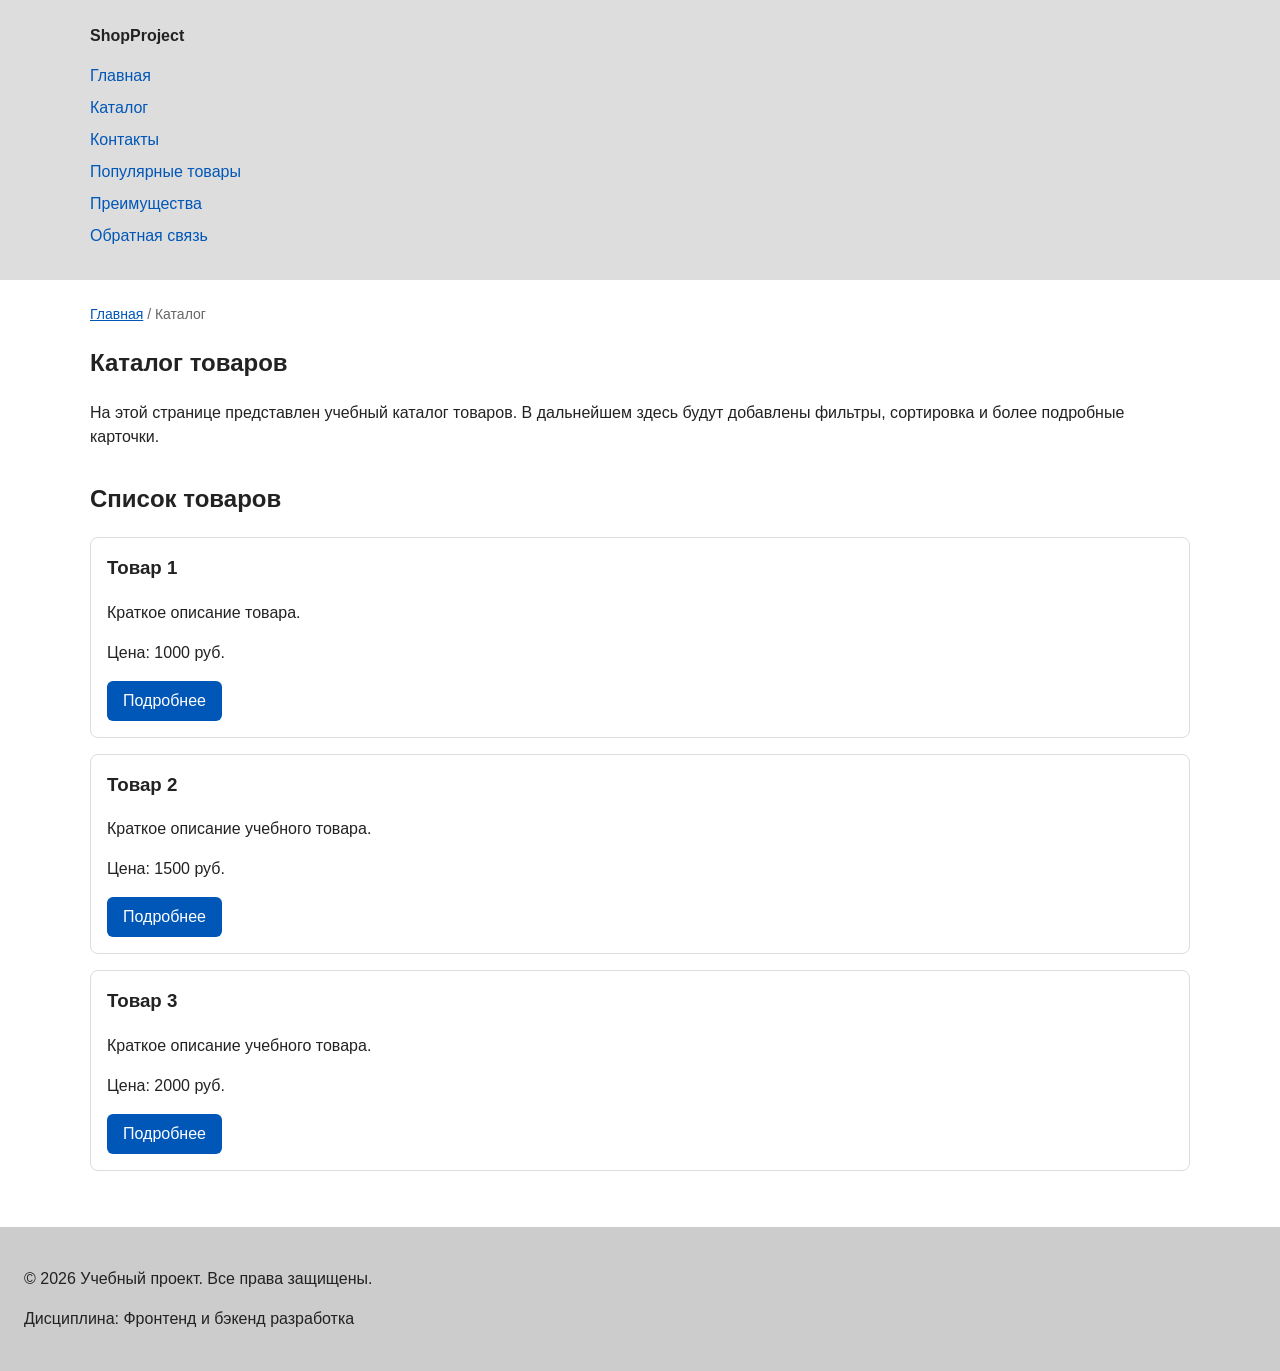
==== catalog.html @ 0c79891b "feat: add multi-page structure navigation and anchors" ====
<!DOCTYPE html>
<html lang="ru">
    <head>
        <meta charset="UTF-8">
        <meta name="viewport" content="width=device-width, initial-scale=1.0">
        <meta name="description" content="Каталог товаров учебного интернет-магазина">
        <title>
            Каталог товаров - Учебный интернет-магазин
        </title>
        <link rel="stylesheet" href="css/style.css">
        <meta property="og:type" content="website">
        <meta property="og:title" content="Учебный интернет-магазин">
        <meta property="og:description" content="Учебный frontend-проект интернет-магазина.">
        <meta property="og:image" content="https://zcryl.github.io/kr1-html-css-shop/images/preview.jpg">
    </head>

    <body>
        <header>
            <div class="site-header">
                <a class="site-logo" href="index.html">ShopProject</a>
                
                <nav class="site-nav" aria-label="Основная навигация">
                    <ul class="site-nav__list">
                        <li><a href="index.html">Главная</a></li>
                        <li><a href="catalog.html">Каталог</a></li>
                        <li><a href="contacts.html">Контакты</a></li>
                        <li><a href="index.html#popular">Популярные товары</a></li>
                        <li><a href="index.html#advantages">Преимущества</a></li>     
                        <li><a href="index.html#contacts">Обратная связь</a></li>
                    </ul>
                </nav>
            </div>
        </header>

        <main>
            <nav class = "breadcrumbs" aria-label="Хлебные крошки">
                <a href="index.html">Главная</a>
                <span>Каталог</span>
            </nav>

            <section class="section">
                <h1>Каталог товаров</h1>
                <p>На этой странице представлен учебный каталог товаров.
        В дальнейшем здесь будут добавлены фильтры, сортировка и более
        подробные карточки.
                </p>
            </section>

            <section class="section">
                <h2>Список товаров</h2>

                <article class="product-card">
                    <h3>Товар 1</h3>
                    <p>Краткое описание товара.</p>
                    <p>Цена: 1000 руб.</p>
                    <a class="button" href="index.html#popular">Подробнее</a>
                </article>

                <article class="product-card">
                    <h3>Товар 2</h3>
                    <p>Краткое описание учебного товара.</p>
                    <p>Цена: 1500 руб.</p>
                    <a class="button" href="index.html#popular">Подробнее</a>
                </article>

                <article class="product-card">
                    <h3>Товар 3</h3>
                    <p>Краткое описание учебного товара.</p>
                    <p>Цена: 2000 руб.</p>
                    <a class="button" href="index.html#popular">Подробнее</a>
                </article>
            </section>
        </main>
        <footer>
            <p>&copy; 2026 Учебный проект. Все права защищены.</p>
            <p>Дисциплина: Фронтенд и бэкенд разработка</p>
        </footer>
    </body>
</html>
---- css/style.css ----
/* ===============================
   1. Переменные проекта
   =============================== */

:root {
  /* Основные цвета проекта */
  --color-bg: #ffffff;
  --color-text: #222222;
  --color-muted: #666666;
  --color-primary: #0057b8;
  --color-primary-dark: #003f86;
  --color-border: #dddddd;
  --color-surface: #f7f7f7;
  --color-surface-accent: #eef5ff;
  --color-danger: #b00020;
  --color-success: #168a2f;
  --color-success-bg: #eefaf0;
  --color-white: #ffffff;
  --color-grey: #cccccc;

  /* Отступы */
  --space-xss: 2px;
  --space-xs: 4px;
  --space-sm: 8px;
  --space-md: 16px;
  --space-lg: 24px;
  --space-xl: 32px;

  /* Скругления */
  --radius-sm: 6px;
  --radius-md: 8px;
  --radius-lg: 12px;

  /* Размеры */
  --container-width: 1100px;
}

/* ===============================
   2. Базовые стили
   =============================== */

* {
  box-sizing: border-box;
}



body {
  margin: 0;
  font-family: Arial, sans-serif;
  line-height: 1.5;
  color: var(--color-text);
  background-color: var(--color-bg);
}

header,
main,
footer {
  padding: var(--space-lg);
}

header {
  background-color: var(--color-border);
}

footer {
  background-color: var(--color-grey);
}

/* ===============================
   3. Общие элементы интерфейса
   =============================== */

a {
  color: var(--color-primary);
}

a:hover {
  color: var(--color-primary-dark);
}

a:focus-visible {
  outline: 2px solid var(--color-primary);
  outline-offset: 3px;
}


.site-header {
  max-width: var(--container-width);
  margin: 0 auto;
}

.site-logo {
  font-weight: bold;
  text-decoration: none;
  color: var(--color-text);
}

.site-nav__list {
  padding: 0;
  margin: var(--space-md) 0 0;
  list-style: none;
}

.site-nav__list li {
  margin-bottom: var(--space-sm);
}

.site-nav__list a {
  color: var(--color-primary);
  text-decoration: none;
}

.site-nav__list a:hover {
  text-decoration: underline;
}

/* ===============================
   4. Компоненты страницы
   =============================== */


.hero {
  max-width: var(--container-width);
  margin: 0 auto var(--space-xl);
  padding: var(--space-xl) var(--space-lg);
  background-color: var(--color-surface-accent);
  border-radius: var(--radius-lg);
}

.section {
  max-width: var(--container-width);
  margin: 0 auto var(--space-xl);
}


.section h2 {
  margin-top: 0;
}


.product-card {
  margin-bottom: var(--space-md);
  padding: var(--space-md);
  border: 1px solid var(--color-border);
  border-radius: var(--radius-md);
  background-color: var(--color-bg);
}

.product-card:hover {
  border-color: var(--color-primary);
}


.product-card h3 {
  margin-top: 0;
}

.button {
  display: inline-block;
  padding: var(--space-sm) var(--space-md);
  color: var(--color-white);
  background-color: var(--color-primary);
  text-decoration: none;
  border: none;
  border-radius: var(--radius-sm);
  cursor: pointer;
}

/*
  Простое состояние наведения для кнопки.
*/
.button:hover {
  background-color: var(--color-primary-dark);
}

.button:focus-visible {
  outline: 2px solid var(--color-primary);
  outline-offset: 3px;
}

.button:disabled {
  opacity: 0.6;
  cursor: not-allowed;
}


/*
  Дополнительный информационный блок.
*/
.aside-info {
  max-width: var(--container-width);
  margin: 0 auto var(--space-xl);
  padding: var(--space-md);
  border-left: 4px solid var(--color-primary);
  background-color: var(--color-surface);
}

/* ===============================
   5. Форма и модальное окно
   =============================== */

/*
  Модальное окно.
  Элемент dialog сам умеет открываться поверх страницы.
*/
.order-dialog {
  width: min(100% - 32px, 560px);
  padding: var(--space-lg);
  border: none;
  border-radius: var(--radius-lg);
}

/*
  Затемнение фона за модальным окном.
*/
.order-dialog::backdrop {
  background-color: rgba(0, 0, 0, 0.5);
}

/*
  Поле формы.
  Каждый блок получает нижний отступ.
*/
.form-field {
  margin-bottom: var(--space-md);
}

/*
  Подпись поля.
*/
.form-field label {
  display: block;
  margin-bottom: 6px;
}

/*
  Основные поля формы.
*/
.form-field input,
.form-field select,
.form-field textarea {
  width: 100%;
  padding: 10px 12px;
  border: 1px solid var(--color-border);
  border-radius: var(--radius-sm);
  font: inherit;
}

/*
  Checkbox не должен занимать всю ширину.
*/
.form-field input[type="checkbox"] {
  width: auto;
}

/*
  Подсказка под полем телефона.
*/
.form-field small {
  display: block;
  margin-top: var(--space-xs);
  color: var(--color-muted);
}

.form-field input:hover,
.form-field select:hover,
.form-field textarea:hover {
  border-color: var(--color-primary);
}


/*
  Видимый фокус для клавиатурной навигации.
*/
.form-field input:focus-visible,
.form-field select:focus-visible,
.form-field textarea:focus-visible,
.form-actions button:focus-visible {
  outline: var(--space-xss) solid var(--color-primary);
  outline-offset: 3px;
}

/*
  Подсветка ошибочных полей.
  Атрибут aria-invalid будет добавляться через JavaScript.
*/
[aria-invalid="true"] {
  border-color: var(--color-danger);
}

/*
  Кнопки формы.
*/
.form-actions {
  display: flex;
  gap: var(--space-md);
  margin-top: var(--space-lg);
}

/*
  Сообщение об успешной отправке.
*/
.success-message {
  max-width: var(--container-width);
  margin: var(--space-lg) auto;
  padding: var(--space-md);
  border-left: var(--space-xs) solid var(--color-success);
  background-color: var(--color-success-bg);
}

/* Стили для хлебных крошек */

.breadcrumbs{
  max-width: var(--container-width);
  margin: 0 auto var(--space-md);
  font-size: 14px;
  color: var(--color-muted);
}

.breadcrumbs a {
  color: var(--color-primary);
}

.breadcrumbs span::before {
  content: " / ";
  color: var(--color-muted);
}

/* Плавный переход к якорям */
html{
  scroll-behavior: smooth;
}

:target{
  outline: 2px dashed var(--color-primary);
  outline-offset:4px;
}
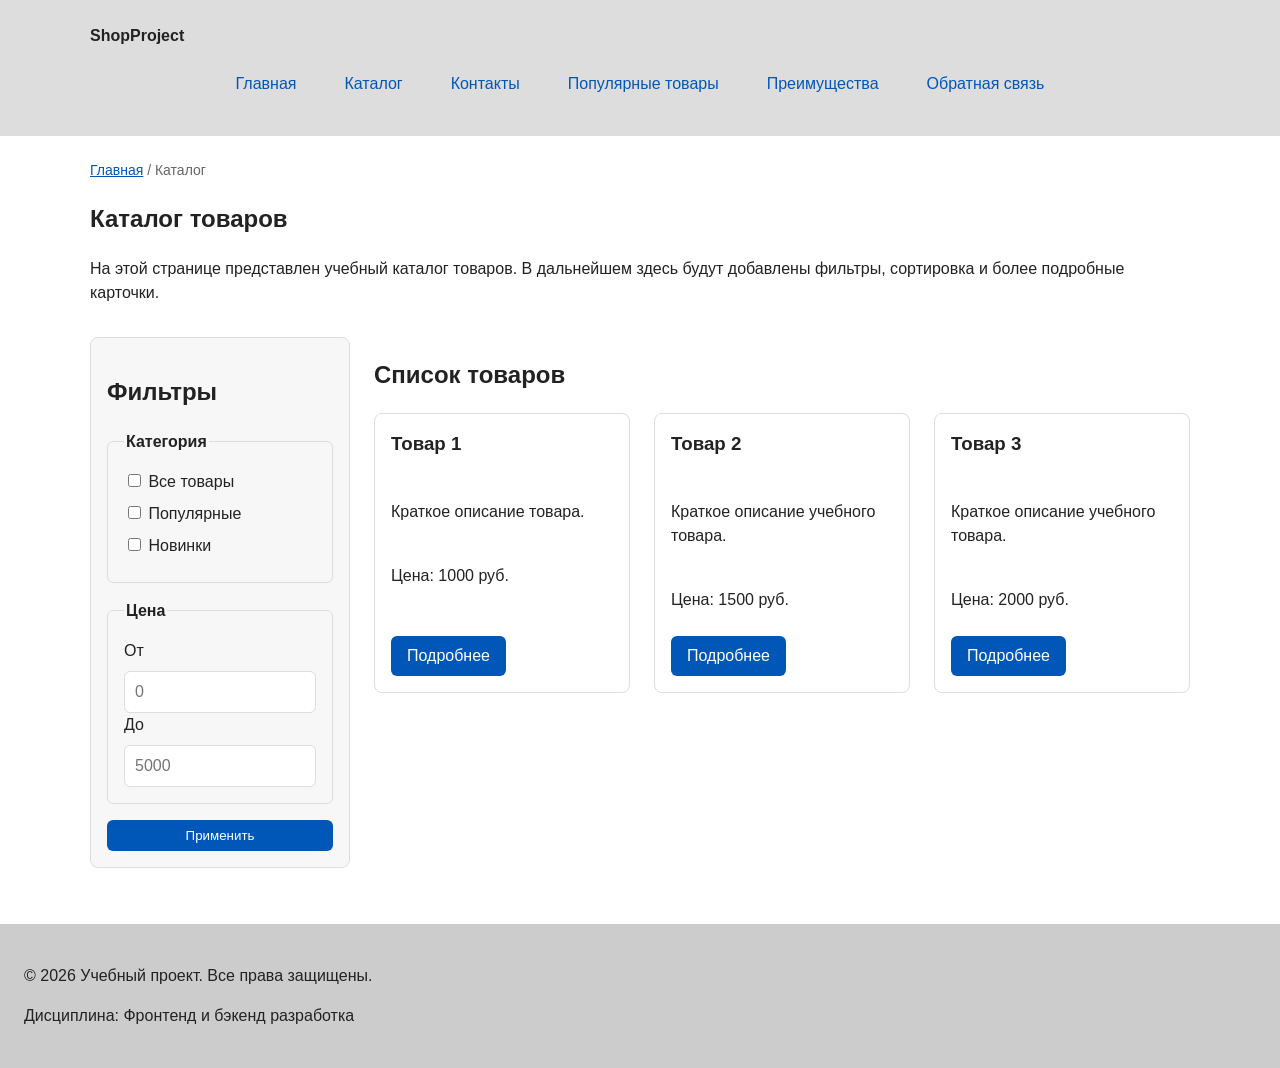
==== commit 1d83728d: "feat: add flex navigation and grid catalog layout" ====
--- a/catalog.html
+++ b/catalog.html
@@ -41,14 +41,53 @@
             <section class="section">
                 <h1>Каталог товаров</h1>
                 <p>На этой странице представлен учебный каталог товаров.
-        В дальнейшем здесь будут добавлены фильтры, сортировка и более
-        подробные карточки.
+                В дальнейшем здесь будут добавлены фильтры, сортировка и более
+                 подробные карточки.
                 </p>
             </section>
+            
+            <section class="catalog-layout">
+                <aside class="catalog-filters">
+                    <h2>Фильтры</h2>
 
-            <section class="section">
-                <h2>Список товаров</h2>
+                    <form class="filters-form" action="#" method="get">
+                    <fieldset>
+                        <legend>Категория</legend>
 
+                        <label>
+                        <input type="checkbox" name="category" value="all">
+                        Все товары
+                        </label>
+
+                        <label>
+                        <input type="checkbox" name="category" value="popular">
+                        Популярные
+                        </label>
+
+                        <label>
+                        <input type="checkbox" name="category" value="new">
+                        Новинки
+                        </label>
+                    </fieldset>
+
+                    <fieldset>
+                        <legend>Цена</legend>
+
+                        <label for="price-from">От</label>
+                        <input id="price-from" name="price-from" type="number" min="0" placeholder="0">
+
+                        <label for="price-to">До</label>
+                        <input id="price-to" name="price-to" type="number" min="0" placeholder="5000">
+                    </fieldset>
+
+                    <button class="button" type="submit">Применить</button>
+                    </form>
+                </aside>
+
+                <section class="catalog-products">
+                    <h2>Список товаров</h2>
+
+                    <div class="products-grid">
                 <article class="product-card">
                     <h3>Товар 1</h3>
                     <p>Краткое описание товара.</p>
@@ -69,12 +108,14 @@
                     <p>Цена: 2000 руб.</p>
                     <a class="button" href="index.html#popular">Подробнее</a>
                 </article>
+                    </div>
+                </section>
             </section>
-        </main>
-        <footer>
-            <p>&copy; 2026 Учебный проект. Все права защищены.</p>
-            <p>Дисциплина: Фронтенд и бэкенд разработка</p>
-        </footer>
+        </main> 
     </body>
+    <footer>
+        <p>&copy; 2026 Учебный проект. Все права защищены.</p>
+        <p>Дисциплина: Фронтенд и бэкенд разработка</p>
+    </footer>
 </html>
 
--- a/css/style.css
+++ b/css/style.css
@@ -97,6 +97,11 @@
 }
 
 .site-nav__list {
+  display: flex;
+  flex-wrap: wrap;
+  justify-content: center;
+  align-items: center;
+  gap: var(--space-md);
   padding: 0;
   margin: var(--space-md) 0 0;
   list-style: none;
@@ -107,12 +112,18 @@
 }
 
 .site-nav__list a {
+  display: inline-block;
+  padding: var(--space-sm) var(--space-md);
   color: var(--color-primary);
   text-decoration: none;
+  border-radius: var(--radius-sm);
+
 }
 
 .site-nav__list a:hover {
-  text-decoration: underline;
+  color: var(--color-white);
+  background-color: var(--color-primary);
+
 }
 
 /* ===============================
@@ -140,12 +151,21 @@
 
 
 .product-card {
+  display: flex;
+  flex-direction: column;
+  gap: var(--space-sm);  
   margin-bottom: var(--space-md);
   padding: var(--space-md);
   border: 1px solid var(--color-border);
   border-radius: var(--radius-md);
   background-color: var(--color-bg);
 }
+
+.product-card .button {
+  margin-top: auto;
+  align-self: flex-start;
+}
+
 
 .product-card:hover {
   border-color: var(--color-primary);
@@ -335,4 +355,63 @@
 :target{
   outline: 2px dashed var(--color-primary);
   outline-offset:4px;
-}+}
+
+/* Добавление grid */
+.products-grid{
+  display: grid;
+  grid-template-columns: repeat(3, 1fr);
+  gap:var(--space-lg);
+}
+
+/* Организация страницы каталога через CSS Grid */
+.catalog-layout {
+  max-width: var(--container-width);
+  margin: 0 auto var(--space-xl);
+  display: grid;
+  grid-template-columns: 260px 1fr;
+  grid-template-areas: "filters products";
+  gap: var(--space-lg);
+}
+
+.catalog-filters {
+  grid-area: filters;
+  padding: var(--space-md);
+  border: 1px solid var(--color-border);
+  border-radius: var(--radius-md);
+  background-color: var(--color-surface);
+}
+
+.catalog-products {
+  grid-area: products;
+}
+
+/* Оформление формы фильтров */
+.filters-form {
+  display: grid;
+  gap: var(--space-md);
+}
+
+.filters-form fieldset {
+  margin: 0;
+  padding: var(--space-md);
+  border: 1px solid var(--color-border);
+  border-radius: var(--radius-sm);
+}
+
+.filters-form legend {
+  font-weight: 700;
+}
+
+.filters-form label {
+  display: block;
+  margin-bottom: var(--space-sm);
+}
+
+.filters-form input[type="number"] {
+  width: 100%;
+  padding: 8px 10px;
+  border: 1px solid var(--color-border);
+  border-radius: var(--radius-sm);
+  font: inherit;
+}
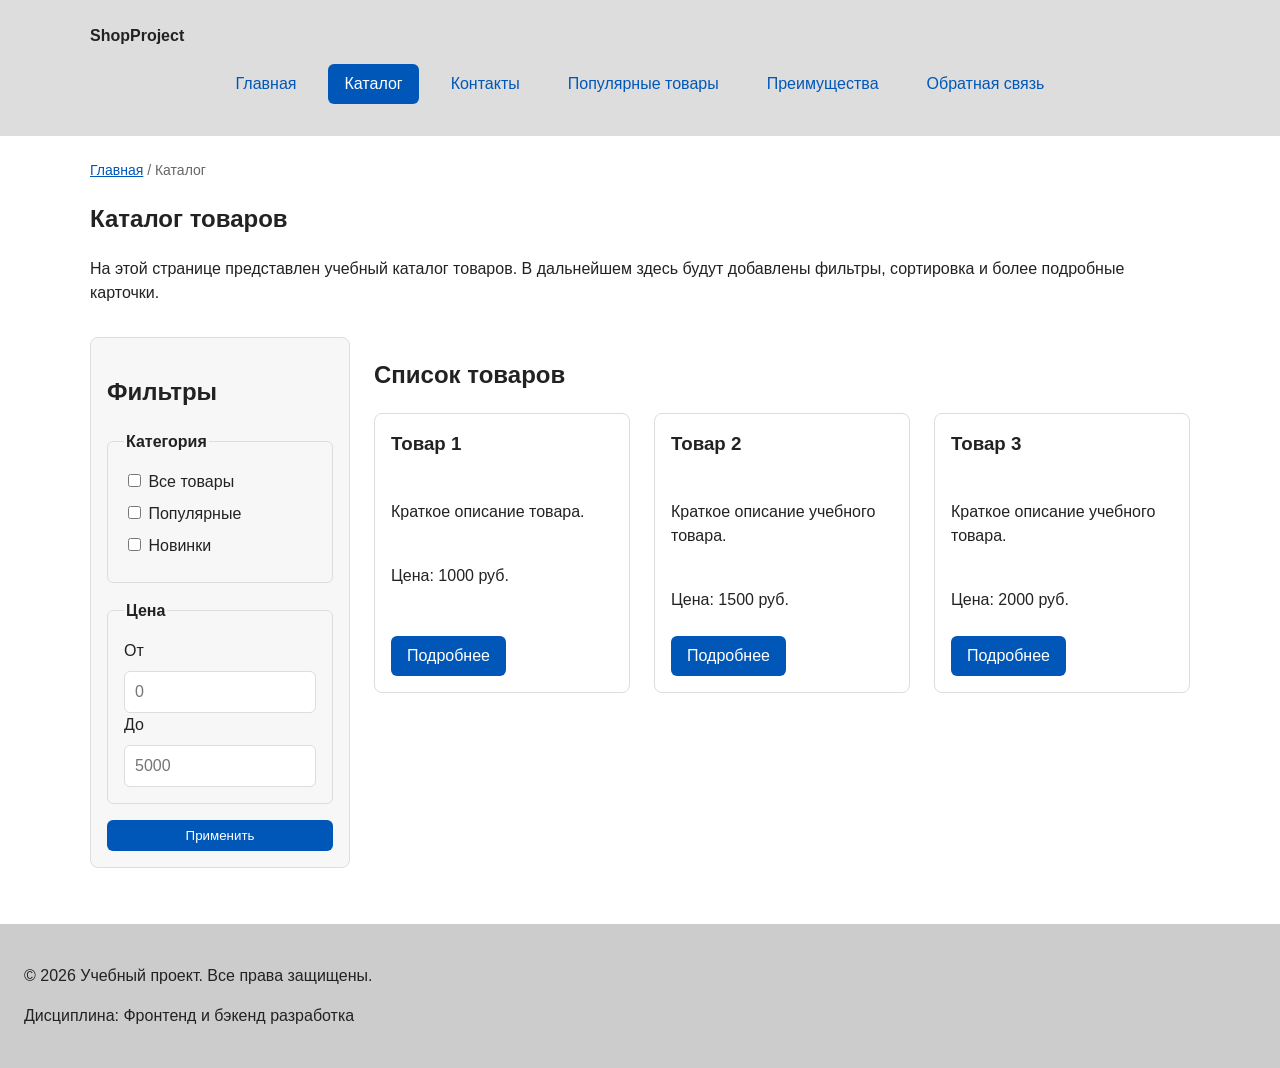
==== commit 729b54f9: "refactor: apply BEM naming to CSS classes" ====
--- a/catalog.html
+++ b/catalog.html
@@ -14,28 +14,28 @@
         <meta property="og:image" content="https://zcryl.github.io/kr1-html-css-shop/images/preview.jpg">
     </head>
 
-    <body>
-        <header>
-            <div class="site-header">
-                <a class="site-logo" href="index.html">ShopProject</a>
-                
+    <body class="page">
+        <header class="site-header">
+            <div class="site-header__inner">
+                <a class="site-header__logo" href="index.html">ShopProject</a>
+
                 <nav class="site-nav" aria-label="Основная навигация">
                     <ul class="site-nav__list">
-                        <li><a href="index.html">Главная</a></li>
-                        <li><a href="catalog.html">Каталог</a></li>
-                        <li><a href="contacts.html">Контакты</a></li>
-                        <li><a href="index.html#popular">Популярные товары</a></li>
-                        <li><a href="index.html#advantages">Преимущества</a></li>     
-                        <li><a href="index.html#contacts">Обратная связь</a></li>
+                        <li class="site-nav__item"><a class="site-nav__link" href="index.html">Главная</a></li>
+                        <li class="site-nav__item"><a class="site-nav__link site-nav__link--active" aria-current="page" href="catalog.html">Каталог</a></li>
+                        <li class="site-nav__item"><a class="site-nav__link" href="contacts.html">Контакты</a></li>
+                        <li class="site-nav__item"><a class="site-nav__link" href="index.html#popular">Популярные товары</a></li>
+                        <li class="site-nav__item"><a class="site-nav__link" href="index.html#advantages">Преимущества</a></li>
+                        <li class="site-nav__item"><a class="site-nav__link" href="index.html#contacts">Обратная связь</a></li>
                     </ul>
                 </nav>
             </div>
         </header>
 
-        <main>
-            <nav class = "breadcrumbs" aria-label="Хлебные крошки">
-                <a href="index.html">Главная</a>
-                <span>Каталог</span>
+        <main class="page__main">
+            <nav class="breadcrumbs" aria-label="Хлебные крошки">
+                <a class="breadcrumbs__link" href="index.html">Главная</a>
+                <span class="breadcrumbs__current" aria-current="page">Каталог</span>
             </nav>
 
             <section class="section">
@@ -45,77 +45,77 @@
                  подробные карточки.
                 </p>
             </section>
-            
+
             <section class="catalog-layout">
                 <aside class="catalog-filters">
                     <h2>Фильтры</h2>
 
                     <form class="filters-form" action="#" method="get">
-                    <fieldset>
-                        <legend>Категория</legend>
+                    <fieldset class="filters-form__group">
+                        <legend class="filters-form__legend">Категория</legend>
 
-                        <label>
+                        <label class="filters-form__label">
                         <input type="checkbox" name="category" value="all">
                         Все товары
                         </label>
 
-                        <label>
+                        <label class="filters-form__label">
                         <input type="checkbox" name="category" value="popular">
                         Популярные
                         </label>
 
-                        <label>
+                        <label class="filters-form__label">
                         <input type="checkbox" name="category" value="new">
                         Новинки
                         </label>
                     </fieldset>
 
-                    <fieldset>
-                        <legend>Цена</legend>
+                    <fieldset class="filters-form__group">
+                        <legend class="filters-form__legend">Цена</legend>
 
-                        <label for="price-from">От</label>
-                        <input id="price-from" name="price-from" type="number" min="0" placeholder="0">
+                        <label class="filters-form__label" for="price-from">От</label>
+                        <input class="filters-form__input" id="price-from" name="price-from" type="number" min="0" placeholder="0">
 
-                        <label for="price-to">До</label>
-                        <input id="price-to" name="price-to" type="number" min="0" placeholder="5000">
+                        <label class="filters-form__label" for="price-to">До</label>
+                        <input class="filters-form__input" id="price-to" name="price-to" type="number" min="0" placeholder="5000">
                     </fieldset>
 
-                    <button class="button" type="submit">Применить</button>
+                    <button class="button button--primary" type="submit">Применить</button>
                     </form>
                 </aside>
 
-                <section class="catalog-products">
+                <section class="catalog-layout__products">
                     <h2>Список товаров</h2>
 
                     <div class="products-grid">
                 <article class="product-card">
-                    <h3>Товар 1</h3>
-                    <p>Краткое описание товара.</p>
-                    <p>Цена: 1000 руб.</p>
-                    <a class="button" href="index.html#popular">Подробнее</a>
+                    <h3 class="product-card__title">Товар 1</h3>
+                    <p class="product-card__description">Краткое описание товара.</p>
+                    <p class="product-card__price">Цена: 1000 руб.</p>
+                    <a class="button button--primary product-card__button" href="index.html#popular">Подробнее</a>
                 </article>
 
                 <article class="product-card">
-                    <h3>Товар 2</h3>
-                    <p>Краткое описание учебного товара.</p>
-                    <p>Цена: 1500 руб.</p>
-                    <a class="button" href="index.html#popular">Подробнее</a>
+                    <h3 class="product-card__title">Товар 2</h3>
+                    <p class="product-card__description">Краткое описание учебного товара.</p>
+                    <p class="product-card__price">Цена: 1500 руб.</p>
+                    <a class="button button--primary product-card__button" href="index.html#popular">Подробнее</a>
                 </article>
 
                 <article class="product-card">
-                    <h3>Товар 3</h3>
-                    <p>Краткое описание учебного товара.</p>
-                    <p>Цена: 2000 руб.</p>
-                    <a class="button" href="index.html#popular">Подробнее</a>
+                    <h3 class="product-card__title">Товар 3</h3>
+                    <p class="product-card__description">Краткое описание учебного товара.</p>
+                    <p class="product-card__price">Цена: 2000 руб.</p>
+                    <a class="button button--primary product-card__button" href="index.html#popular">Подробнее</a>
                 </article>
                     </div>
                 </section>
             </section>
-        </main> 
+        </main>
+    <footer class="site-footer">
+        <p class="site-footer__text">&copy; 2026 Учебный проект. Все права защищены.</p>
+        <p class="site-footer__text">Дисциплина: Фронтенд и бэкенд разработка</p>
+    </footer>
     </body>
-    <footer>
-        <p>&copy; 2026 Учебный проект. Все права защищены.</p>
-        <p>Дисциплина: Фронтенд и бэкенд разработка</p>
-    </footer>
 </html>
 
--- a/css/style.css
+++ b/css/style.css
@@ -45,7 +45,7 @@
 
 
 
-body {
+.page {
   margin: 0;
   font-family: Arial, sans-serif;
   line-height: 1.5;
@@ -53,17 +53,17 @@
   background-color: var(--color-bg);
 }
 
-header,
-main,
-footer {
+.site-header,
+.page__main,
+.site-footer {
   padding: var(--space-lg);
 }
 
-header {
+.site-header {
   background-color: var(--color-border);
 }
 
-footer {
+.site-footer {
   background-color: var(--color-grey);
 }
 
@@ -85,12 +85,12 @@
 }
 
 
-.site-header {
+.site-header__inner {
   max-width: var(--container-width);
   margin: 0 auto;
 }
 
-.site-logo {
+.site-header__logo {
   font-weight: bold;
   text-decoration: none;
   color: var(--color-text);
@@ -107,11 +107,11 @@
   list-style: none;
 }
 
-.site-nav__list li {
+.site-nav__item {
   margin-bottom: var(--space-sm);
 }
 
-.site-nav__list a {
+.site-nav__link {
   display: inline-block;
   padding: var(--space-sm) var(--space-md);
   color: var(--color-primary);
@@ -120,7 +120,8 @@
 
 }
 
-.site-nav__list a:hover {
+.site-nav__link:hover,
+.site-nav__link--active {
   color: var(--color-white);
   background-color: var(--color-primary);
 
@@ -145,7 +146,7 @@
 }
 
 
-.section h2 {
+.section__title {
   margin-top: 0;
 }
 
@@ -153,7 +154,7 @@
 .product-card {
   display: flex;
   flex-direction: column;
-  gap: var(--space-sm);  
+  gap: var(--space-sm);
   margin-bottom: var(--space-md);
   padding: var(--space-md);
   border: 1px solid var(--color-border);
@@ -161,7 +162,7 @@
   background-color: var(--color-bg);
 }
 
-.product-card .button {
+.product-card__button {
   margin-top: auto;
   align-self: flex-start;
 }
@@ -172,26 +173,39 @@
 }
 
 
-.product-card h3 {
+.product-card__title {
   margin-top: 0;
 }
 
 .button {
   display: inline-block;
   padding: var(--space-sm) var(--space-md);
-  color: var(--color-white);
-  background-color: var(--color-primary);
   text-decoration: none;
   border: none;
   border-radius: var(--radius-sm);
   cursor: pointer;
 }
 
-/*
-  Простое состояние наведения для кнопки.
-*/
-.button:hover {
+/* Основной и второстепенный варианты кнопки. */
+.button--primary {
+  color: var(--color-white);
+  background-color: var(--color-primary);
+}
+
+.button--primary:hover {
+  color: var(--color-white);
   background-color: var(--color-primary-dark);
+}
+
+.button--secondary {
+  color: var(--color-primary);
+  background-color: transparent;
+  border: 1px solid var(--color-primary);
+}
+
+.button--secondary:hover {
+  color: var(--color-white);
+  background-color: var(--color-primary);
 }
 
 .button:focus-visible {
@@ -231,9 +245,11 @@
   border-radius: var(--radius-lg);
 }
 
-/*
-  Затемнение фона за модальным окном.
-*/
+.order-dialog__title {
+  margin-top: 0;
+}
+
+/* Затемнение фона за модальным окном. */
 .order-dialog::backdrop {
   background-color: rgba(0, 0, 0, 0.5);
 }
@@ -242,14 +258,14 @@
   Поле формы.
   Каждый блок получает нижний отступ.
 */
-.form-field {
+.order-form__field {
   margin-bottom: var(--space-md);
 }
 
 /*
   Подпись поля.
 */
-.form-field label {
+.order-form__label {
   display: block;
   margin-bottom: 6px;
 }
@@ -257,9 +273,9 @@
 /*
   Основные поля формы.
 */
-.form-field input,
-.form-field select,
-.form-field textarea {
+.order-form__input,
+.order-form__select,
+.order-form__textarea {
   width: 100%;
   padding: 10px 12px;
   border: 1px solid var(--color-border);
@@ -270,22 +286,22 @@
 /*
   Checkbox не должен занимать всю ширину.
 */
-.form-field input[type="checkbox"] {
+.order-form__input--checkbox {
   width: auto;
 }
 
 /*
   Подсказка под полем телефона.
 */
-.form-field small {
+.order-form__hint {
   display: block;
   margin-top: var(--space-xs);
   color: var(--color-muted);
 }
 
-.form-field input:hover,
-.form-field select:hover,
-.form-field textarea:hover {
+.order-form__input:hover,
+.order-form__select:hover,
+.order-form__textarea:hover {
   border-color: var(--color-primary);
 }
 
@@ -293,10 +309,9 @@
 /*
   Видимый фокус для клавиатурной навигации.
 */
-.form-field input:focus-visible,
-.form-field select:focus-visible,
-.form-field textarea:focus-visible,
-.form-actions button:focus-visible {
+.order-form__input:focus-visible,
+.order-form__select:focus-visible,
+.order-form__textarea:focus-visible {
   outline: var(--space-xss) solid var(--color-primary);
   outline-offset: 3px;
 }
@@ -305,14 +320,16 @@
   Подсветка ошибочных полей.
   Атрибут aria-invalid будет добавляться через JavaScript.
 */
-[aria-invalid="true"] {
+.order-form__input[aria-invalid="true"],
+.order-form__select[aria-invalid="true"],
+.order-form__textarea[aria-invalid="true"] {
   border-color: var(--color-danger);
 }
 
 /*
   Кнопки формы.
 */
-.form-actions {
+.order-form__actions {
   display: flex;
   gap: var(--space-md);
   margin-top: var(--space-lg);
@@ -338,11 +355,11 @@
   color: var(--color-muted);
 }
 
-.breadcrumbs a {
+.breadcrumbs__link {
   color: var(--color-primary);
 }
 
-.breadcrumbs span::before {
+.breadcrumbs__current::before {
   content: " / ";
   color: var(--color-muted);
 }
@@ -382,7 +399,7 @@
   background-color: var(--color-surface);
 }
 
-.catalog-products {
+.catalog-layout__products {
   grid-area: products;
 }
 
@@ -392,23 +409,23 @@
   gap: var(--space-md);
 }
 
-.filters-form fieldset {
+.filters-form__group {
   margin: 0;
   padding: var(--space-md);
   border: 1px solid var(--color-border);
   border-radius: var(--radius-sm);
 }
 
-.filters-form legend {
+.filters-form__legend {
   font-weight: 700;
 }
 
-.filters-form label {
+.filters-form__label {
   display: block;
   margin-bottom: var(--space-sm);
 }
 
-.filters-form input[type="number"] {
+.filters-form__input {
   width: 100%;
   padding: 8px 10px;
   border: 1px solid var(--color-border);
